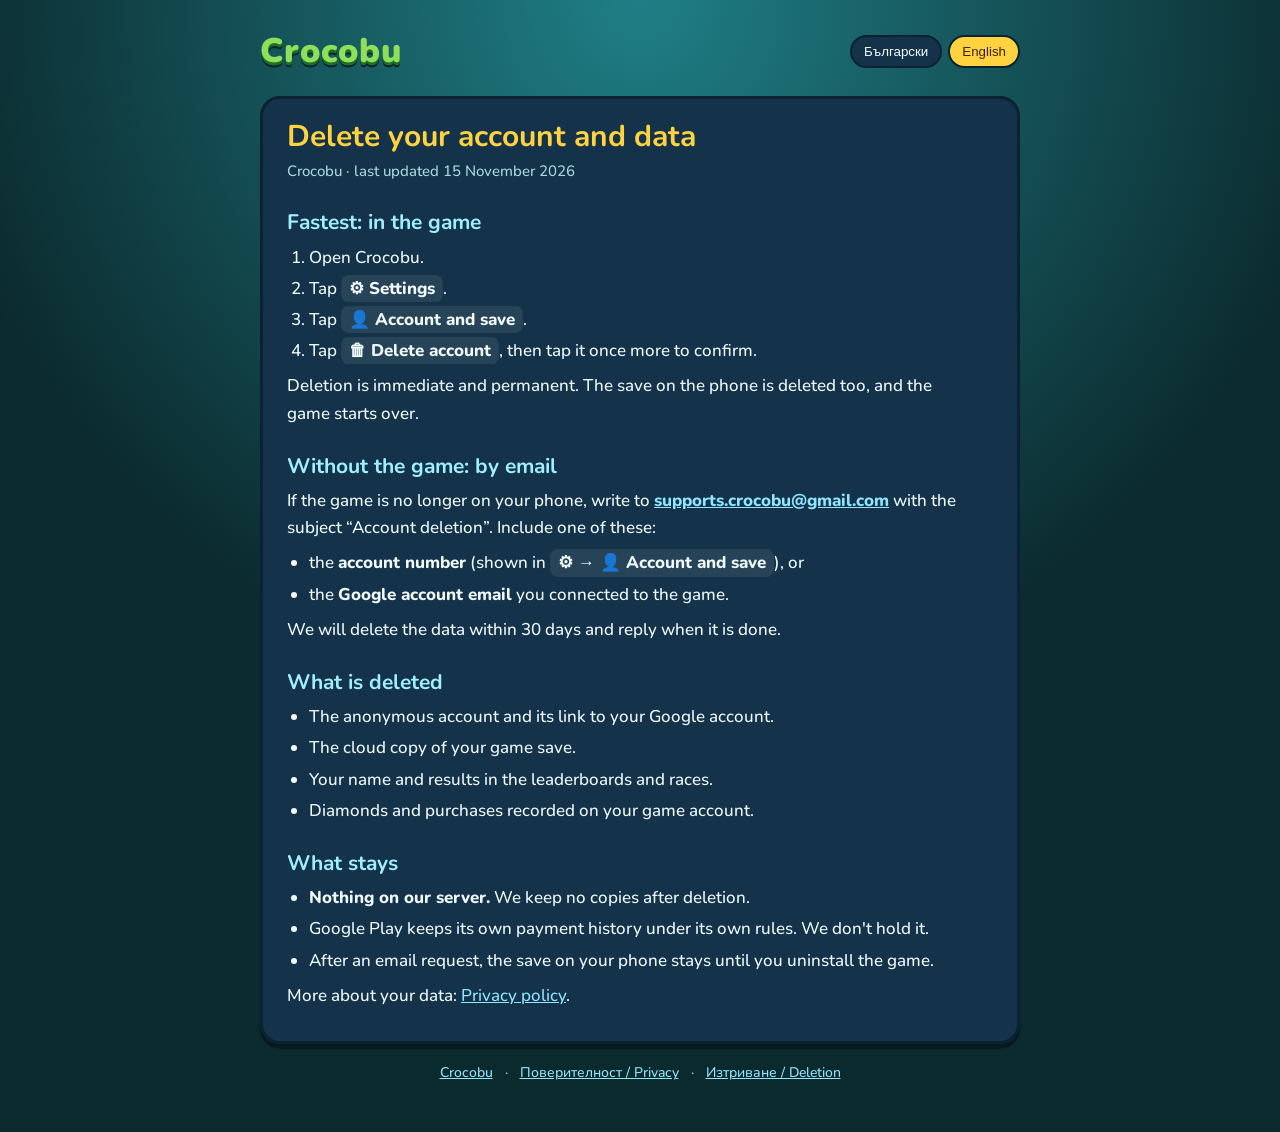
==== delete.html @ 8d6965c7 "Crocobu public pages: privacy policy, account deletion" ====
<!doctype html>
<html lang="bg">
<head>
<meta charset="utf-8">
<meta name="viewport" content="width=device-width, initial-scale=1, viewport-fit=cover">
<title>Crocobu: Изтриване на акаунт / Account deletion</title>
<link rel="preconnect" href="https://fonts.googleapis.com">
<link rel="stylesheet" href="https://fonts.googleapis.com/css2?family=Nunito:wght@500;800;900&display=swap">
<link rel="stylesheet" href="style.css">
</head>
<body>
<main>
<header>
  <a class="logo" href="./">Crocobu</a>
  <div class="langs"><button data-set="bg" aria-pressed="true">Български</button><button data-set="en" aria-pressed="false">English</button></div>
</header>

<article data-lang="bg">
  <h1>Изтриване на акаунт и данни</h1>
  <p class="date">Crocobu · последна промяна 15 ноември 2026 г.</p>

  <h2>Най-бързо: в самата игра</h2>
  <ol>
    <li>Отвори Crocobu.</li>
    <li>Натисни <span class="path">⚙ Настройки</span>.</li>
    <li>Натисни <span class="path">👤 Акаунт и запис</span>.</li>
    <li>Натисни <span class="path">🗑 Изтрий акаунта</span> и после още веднъж, за да потвърдиш.</li>
  </ol>
  <p>Изтриването е веднага и окончателно. Трие се и записът на телефона, и играта започва отначало.</p>

  <h2>Без играта: с имейл</h2>
  <p>Ако играта вече не е на телефона ти, пиши ни на <span class="mail"><a href="mailto:supports.crocobu@gmail.com">supports.crocobu@gmail.com</a></span> с тема „Изтриване на акаунт“. Посочи едно от двете:</p>
  <ul>
    <li><b>номера на акаунта</b> (виждаш го в <span class="path">⚙ → 👤 Акаунт и запис</span>), или</li>
    <li><b>имейла на Google акаунта</b>, с който си свързал играта.</li>
  </ul>
  <p>Ще изтрием данните до 30 дни и ще ти отговорим, когато е готово.</p>

  <h2>Какво се изтрива</h2>
  <ul>
    <li>Анонимният акаунт и връзката с Google акаунта.</li>
    <li>Копието на записа на играта в облака.</li>
    <li>Името и резултатите в класациите и състезанията.</li>
    <li>Диамантите и покупките, записани към акаунта в играта.</li>
  </ul>

  <h2>Какво остава</h2>
  <ul>
    <li><b>Нищо на нашия сървър.</b> Не пазим копия след изтриването.</li>
    <li>Google Play пази своя история на плащанията по своите правила. Тя не е при нас.</li>
    <li>При изтриване с имейл записът на телефона остава, докато не изтриеш играта от телефона.</li>
  </ul>
  <p>Повече за данните: <a href="privacy.html">Политика за поверителност</a>.</p>
</article>

<article data-lang="en" hidden>
  <h1>Delete your account and data</h1>
  <p class="date">Crocobu · last updated 15 November 2026</p>

  <h2>Fastest: in the game</h2>
  <ol>
    <li>Open Crocobu.</li>
    <li>Tap <span class="path">⚙ Settings</span>.</li>
    <li>Tap <span class="path">👤 Account and save</span>.</li>
    <li>Tap <span class="path">🗑 Delete account</span>, then tap it once more to confirm.</li>
  </ol>
  <p>Deletion is immediate and permanent. The save on the phone is deleted too, and the game starts over.</p>

  <h2>Without the game: by email</h2>
  <p>If the game is no longer on your phone, write to <span class="mail"><a href="mailto:supports.crocobu@gmail.com">supports.crocobu@gmail.com</a></span> with the subject “Account deletion”. Include one of these:</p>
  <ul>
    <li>the <b>account number</b> (shown in <span class="path">⚙ → 👤 Account and save</span>), or</li>
    <li>the <b>Google account email</b> you connected to the game.</li>
  </ul>
  <p>We will delete the data within 30 days and reply when it is done.</p>

  <h2>What is deleted</h2>
  <ul>
    <li>The anonymous account and its link to your Google account.</li>
    <li>The cloud copy of your game save.</li>
    <li>Your name and results in the leaderboards and races.</li>
    <li>Diamonds and purchases recorded on your game account.</li>
  </ul>

  <h2>What stays</h2>
  <ul>
    <li><b>Nothing on our server.</b> We keep no copies after deletion.</li>
    <li>Google Play keeps its own payment history under its own rules. We don't hold it.</li>
    <li>After an email request, the save on your phone stays until you uninstall the game.</li>
  </ul>
  <p>More about your data: <a href="privacy.html">Privacy policy</a>.</p>
</article>

<footer><a href="./">Crocobu</a> · <a href="privacy.html">Поверителност / Privacy</a> · <a href="delete.html">Изтриване / Deletion</a></footer>
</main>
<script src="lang.js"></script>
</body>
</html>
---- style.css ----
/* Crocobu public pages (privacy, account deletion): the game's colours, one readable column */
:root {
  --bg: #0b2a2e;
  --panel: #14334a;
  --ink: #f2fbff;
  --muted: #a8d8de;
  --gold: #ffd23f;
  --green: #5fd04a;
  --rim: #0b2233;
  --link: #8fe6ff;
  color-scheme: dark;
}
* { box-sizing: border-box; }
html { background: var(--bg); }
body {
  margin: 0;
  background: radial-gradient(circle at 50% 0%, #1f7f86, var(--bg) 55%) no-repeat, var(--bg);
  color: var(--ink);
  font: 500 17px/1.6 'Nunito', 'Trebuchet MS', Arial, sans-serif;
  padding-block: 24px 48px;
  padding-left: max(16px, env(safe-area-inset-left, 0px));
  padding-right: max(16px, env(safe-area-inset-right, 0px));
}
main { max-width: 760px; margin: 0 auto; }
header { display: flex; align-items: center; gap: 14px; flex-wrap: wrap; margin-bottom: 18px; }
.logo { font-weight: 900; font-size: 34px; color: #8ee05c; letter-spacing: 1px; text-shadow: 0 3px 0 #1f6e22, 0 5px 0 var(--rim); text-decoration: none; }
.langs { margin-left: auto; display: flex; gap: 6px; }
.langs button { font: 800 14px/1 inherit; color: var(--ink); background: var(--panel); border: 2px solid var(--rim); border-radius: 999px; padding: 7px 12px; cursor: pointer; }
.langs button[aria-pressed="true"] { background: var(--gold); color: #3a2400; }
.langs button:focus-visible, a:focus-visible { outline: 3px solid var(--gold); outline-offset: 2px; }
article { background: var(--panel); border: 3px solid var(--rim); border-radius: 20px; padding: 20px 24px 24px; box-shadow: 0 5px 0 rgba(0,0,0,.35); }
h1 { margin: 0 0 4px; font-size: 30px; line-height: 1.2; color: var(--gold); text-wrap: balance; }
h2 { margin: 26px 0 6px; font-size: 21px; line-height: 1.25; color: #9ff0ff; text-wrap: balance; }
p, li { max-width: 68ch; }
p { margin: 8px 0; }
ul, ol { padding-left: 22px; margin: 8px 0; }
li { margin: 4px 0; }
.date { color: var(--muted); font-size: 15px; margin: 0 0 14px; }
a { color: var(--link); }
b { font-weight: 800; }
.path { display: inline-block; font-weight: 800; background: rgba(255,255,255,.08); border-radius: 8px; padding: 0 8px; }
.box { background: rgba(255,210,63,.12); border: 2px solid rgba(255,210,63,.45); border-radius: 14px; padding: 10px 14px; margin: 12px 0; }
.mail { font-weight: 800; user-select: all; overflow-wrap: anywhere; }
table { border-collapse: collapse; width: 100%; font-size: 15px; }
.table { overflow-x: auto; margin: 10px 0; }
th, td { text-align: left; vertical-align: top; padding: 7px 10px; border-bottom: 1px solid rgba(255,255,255,.12); }
th { color: var(--muted); font-weight: 800; }
footer { margin-top: 18px; text-align: center; color: var(--muted); font-size: 14px; }
footer a { margin: 0 8px; }
[data-lang][hidden] { display: none !important; }
@media (max-width: 520px) { body { font-size: 16px; } h1 { font-size: 25px; } article { padding: 16px; } .logo { font-size: 28px; } }
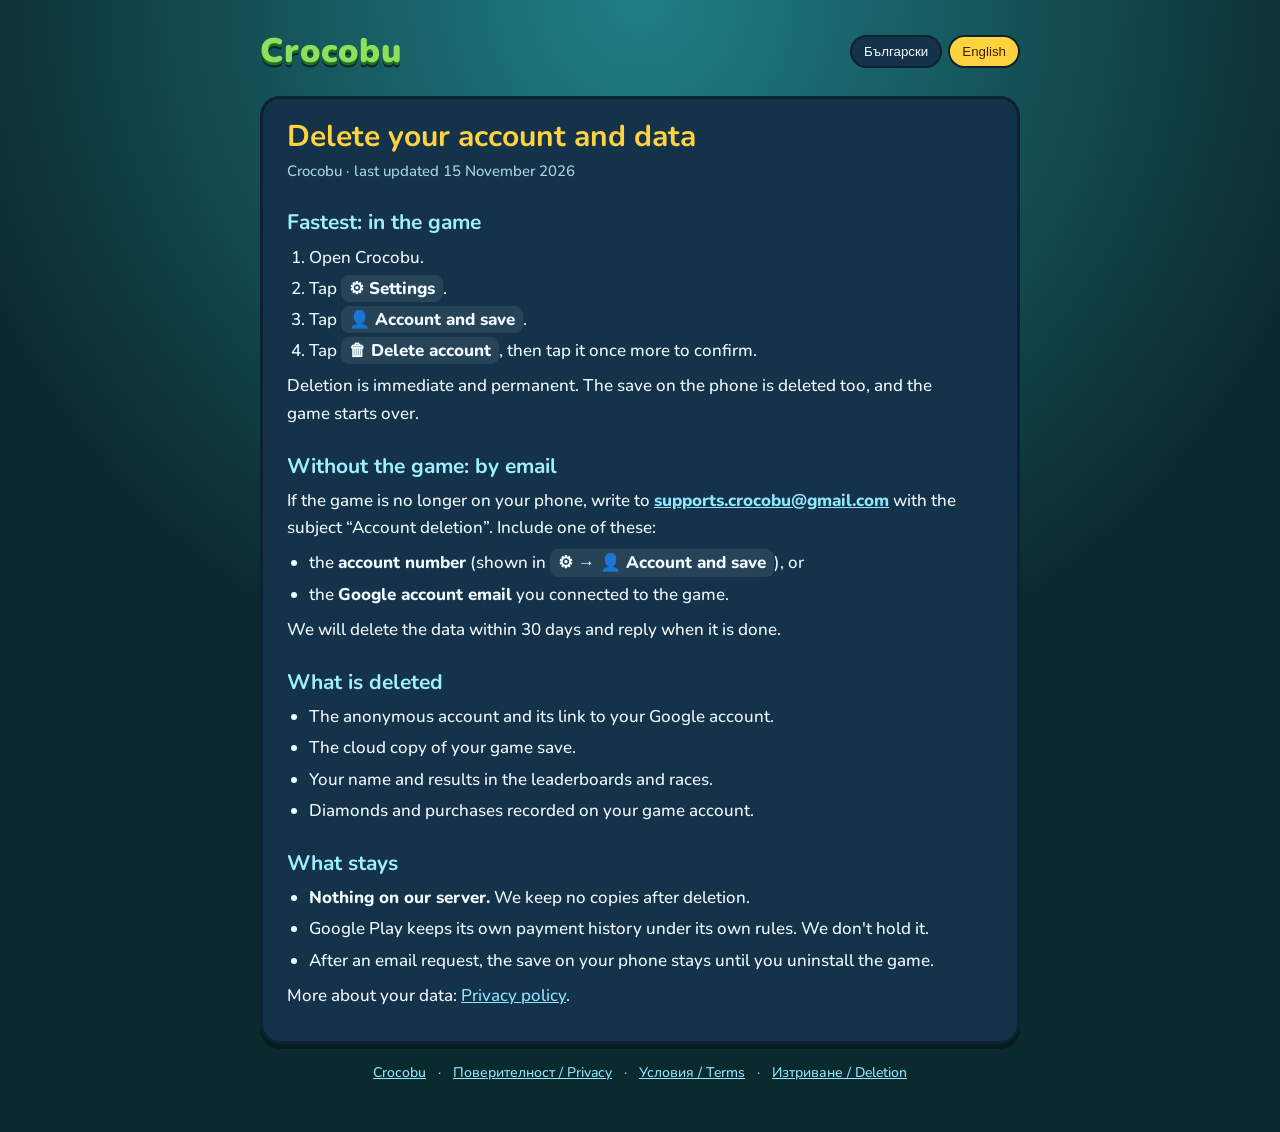
==== commit d237b6b3: "Terms of use page (BG/EN)" ====
--- a/delete.html
+++ b/delete.html
@@ -91,7 +91,7 @@
   <p>More about your data: <a href="privacy.html">Privacy policy</a>.</p>
 </article>
 
-<footer><a href="./">Crocobu</a> · <a href="privacy.html">Поверителност / Privacy</a> · <a href="delete.html">Изтриване / Deletion</a></footer>
+<footer><a href="./">Crocobu</a> · <a href="privacy.html">Поверителност / Privacy</a> · <a href="terms.html">Условия / Terms</a> · <a href="delete.html">Изтриване / Deletion</a></footer>
 </main>
 <script src="lang.js"></script>
 </body>
